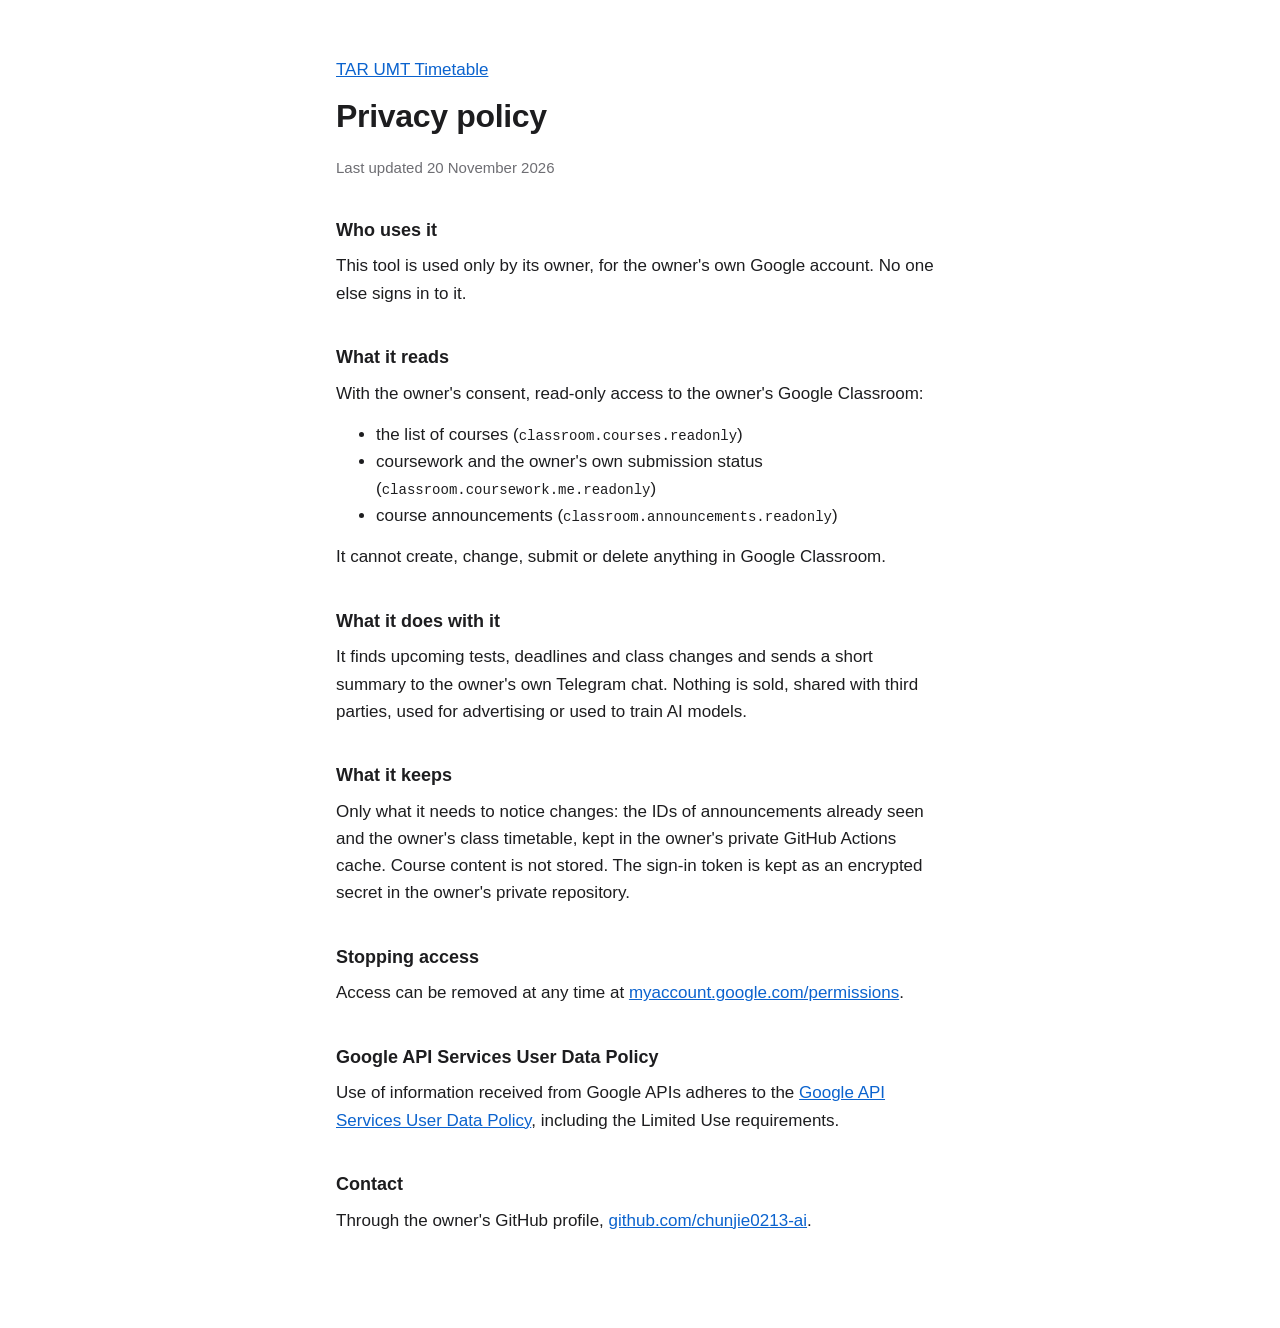
==== privacy.html @ 70fe045d "Add home page and privacy policy for the TAR UMT Timetable OAuth app Google requires a public home p" ====
<!doctype html>
<html lang="en">
<head>
  <meta charset="utf-8">
  <meta name="viewport" content="width=device-width, initial-scale=1">
  <title>Privacy Policy · TAR UMT Timetable</title>
  <link rel="stylesheet" href="style.css">
</head>
<body>
  <main>
    <p><a href="./">TAR UMT Timetable</a></p>
    <h1>Privacy policy</h1>
    <p class="meta">Last updated 20 November 2026</p>

    <h2>Who uses it</h2>
    <p>This tool is used only by its owner, for the owner's own Google account. No one else signs in to it.</p>

    <h2>What it reads</h2>
    <p>With the owner's consent, read-only access to the owner's Google Classroom:</p>
    <ul>
      <li>the list of courses (<code>classroom.courses.readonly</code>)</li>
      <li>coursework and the owner's own submission status (<code>classroom.coursework.me.readonly</code>)</li>
      <li>course announcements (<code>classroom.announcements.readonly</code>)</li>
    </ul>
    <p>It cannot create, change, submit or delete anything in Google Classroom.</p>

    <h2>What it does with it</h2>
    <p>It finds upcoming tests, deadlines and class changes and sends a short summary to the owner's own
      Telegram chat. Nothing is sold, shared with third parties, used for advertising or used to train
      AI models.</p>

    <h2>What it keeps</h2>
    <p>Only what it needs to notice changes: the IDs of announcements already seen and the owner's class
      timetable, kept in the owner's private GitHub Actions cache. Course content is not stored. The
      sign-in token is kept as an encrypted secret in the owner's private repository.</p>

    <h2>Stopping access</h2>
    <p>Access can be removed at any time at
      <a href="https://myaccount.google.com/permissions">myaccount.google.com/permissions</a>.</p>

    <h2>Google API Services User Data Policy</h2>
    <p>Use of information received from Google APIs adheres to the
      <a href="https://developers.google.com/terms/api-services-user-data-policy">Google API Services User Data Policy</a>,
      including the Limited Use requirements.</p>

    <h2>Contact</h2>
    <p>Through the owner's GitHub profile, <a href="https://github.com/chunjie0213-ai">github.com/chunjie0213-ai</a>.</p>
  </main>
</body>
</html>
---- style.css ----
:root { color-scheme: light dark; --text: #1d1d1f; --muted: #6e6e73; --bg: #ffffff; --link: #0b63ce; }
@media (prefers-color-scheme: dark) { :root { --text: #f5f5f7; --muted: #a1a1a6; --bg: #111113; --link: #6aa8ff; } }
* { box-sizing: border-box; }
body { margin: 0; background: var(--bg); color: var(--text);
  font: 17px/1.6 -apple-system, BlinkMacSystemFont, "Segoe UI", Roboto, "Helvetica Neue", Arial, sans-serif; }
main { max-width: 640px; margin: 0 auto; padding: 56px 16px 80px; }
h1 { font-size: 32px; line-height: 1.2; margin: 0 0 20px; letter-spacing: -0.01em; }
h2 { font-size: 18px; margin: 36px 0 8px; }
p, ul { margin: 0 0 14px; }
.meta { color: var(--muted); font-size: 15px; }
a { color: var(--link); }
code { font-size: 14px; }
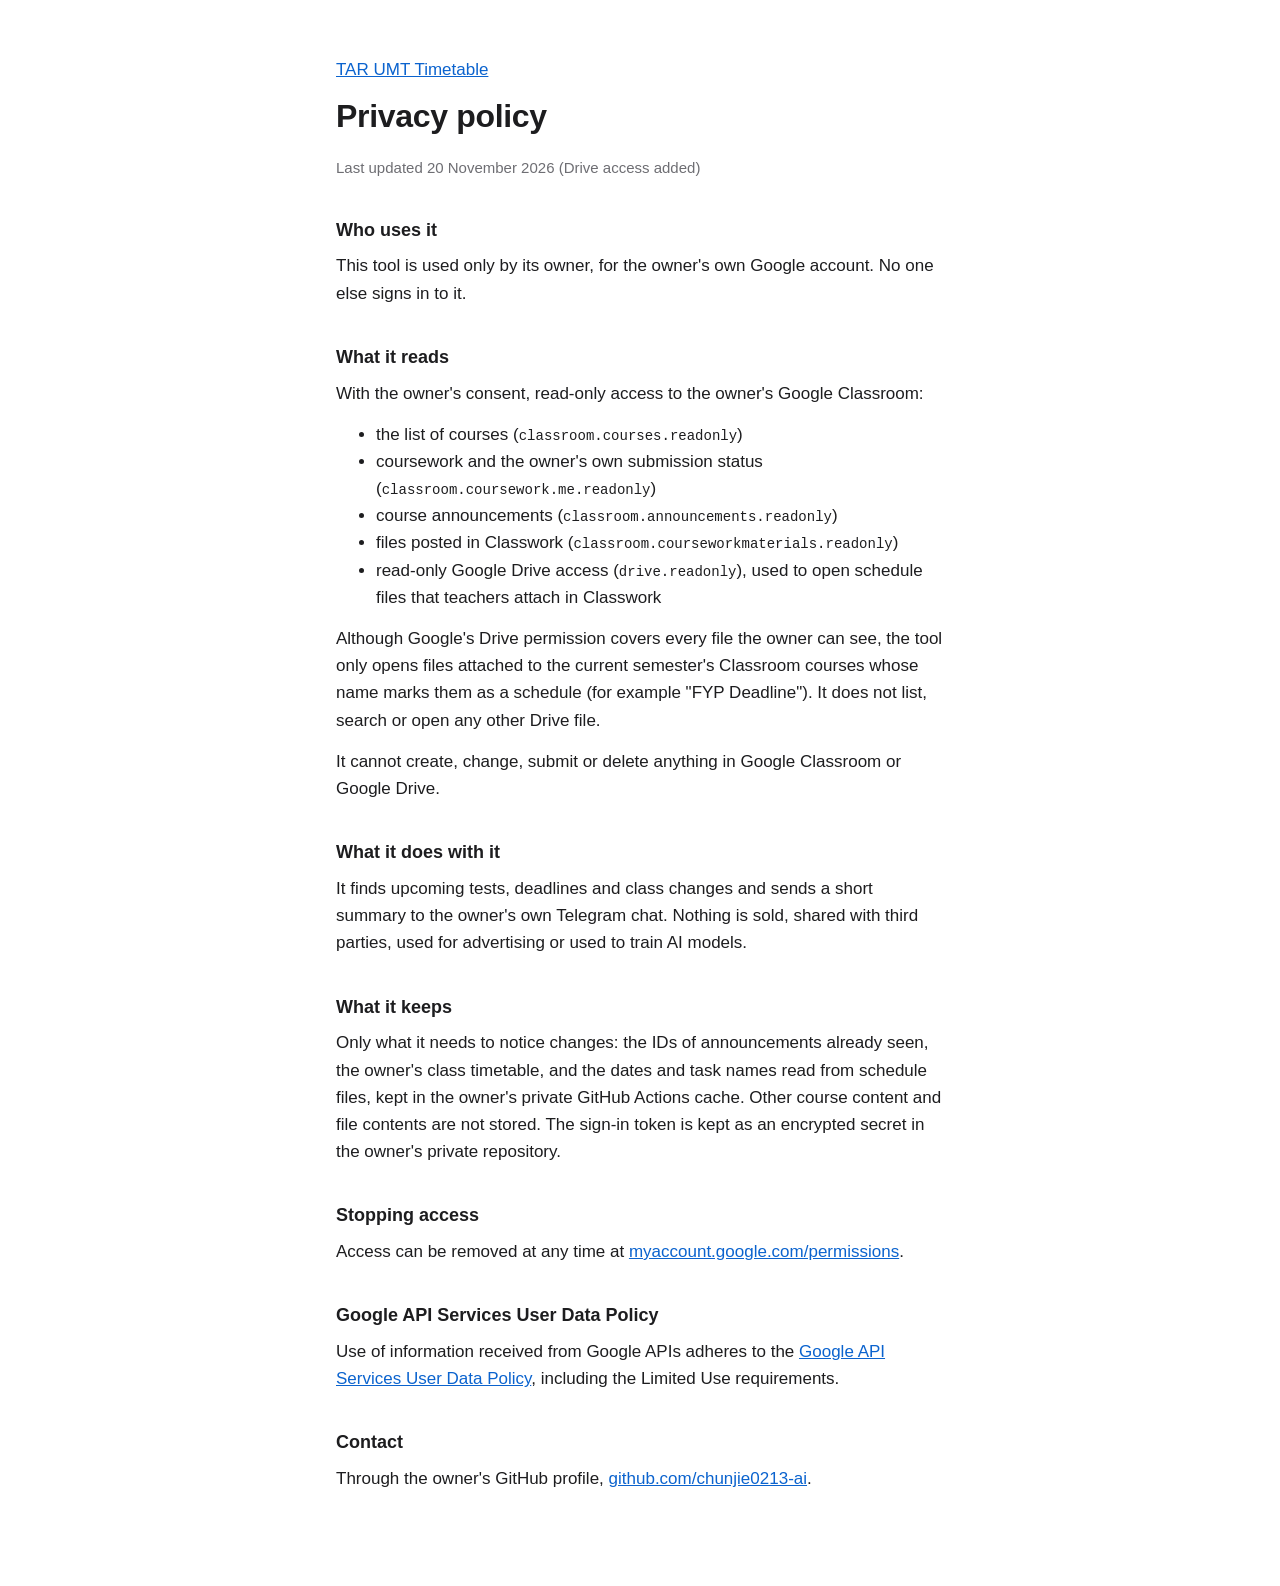
==== commit cee59bf3: "Describe the Drive read-only access in the privacy policy The OAuth app now also reads Classwork fil" ====
--- a/privacy.html
+++ b/privacy.html
@@ -10,7 +10,7 @@
   <main>
     <p><a href="./">TAR UMT Timetable</a></p>
     <h1>Privacy policy</h1>
-    <p class="meta">Last updated 20 November 2026</p>
+    <p class="meta">Last updated 20 November 2026 (Drive access added)</p>
 
     <h2>Who uses it</h2>
     <p>This tool is used only by its owner, for the owner's own Google account. No one else signs in to it.</p>
@@ -21,8 +21,14 @@
       <li>the list of courses (<code>classroom.courses.readonly</code>)</li>
       <li>coursework and the owner's own submission status (<code>classroom.coursework.me.readonly</code>)</li>
       <li>course announcements (<code>classroom.announcements.readonly</code>)</li>
+      <li>files posted in Classwork (<code>classroom.courseworkmaterials.readonly</code>)</li>
+      <li>read-only Google Drive access (<code>drive.readonly</code>), used to open schedule files that
+        teachers attach in Classwork</li>
     </ul>
-    <p>It cannot create, change, submit or delete anything in Google Classroom.</p>
+    <p>Although Google's Drive permission covers every file the owner can see, the tool only opens files
+      attached to the current semester's Classroom courses whose name marks them as a schedule
+      (for example "FYP Deadline"). It does not list, search or open any other Drive file.</p>
+    <p>It cannot create, change, submit or delete anything in Google Classroom or Google Drive.</p>
 
     <h2>What it does with it</h2>
     <p>It finds upcoming tests, deadlines and class changes and sends a short summary to the owner's own
@@ -30,8 +36,9 @@
       AI models.</p>
 
     <h2>What it keeps</h2>
-    <p>Only what it needs to notice changes: the IDs of announcements already seen and the owner's class
-      timetable, kept in the owner's private GitHub Actions cache. Course content is not stored. The
+    <p>Only what it needs to notice changes: the IDs of announcements already seen, the owner's class
+      timetable, and the dates and task names read from schedule files, kept in the owner's private
+      GitHub Actions cache. Other course content and file contents are not stored. The
       sign-in token is kept as an encrypted secret in the owner's private repository.</p>
 
     <h2>Stopping access</h2>
